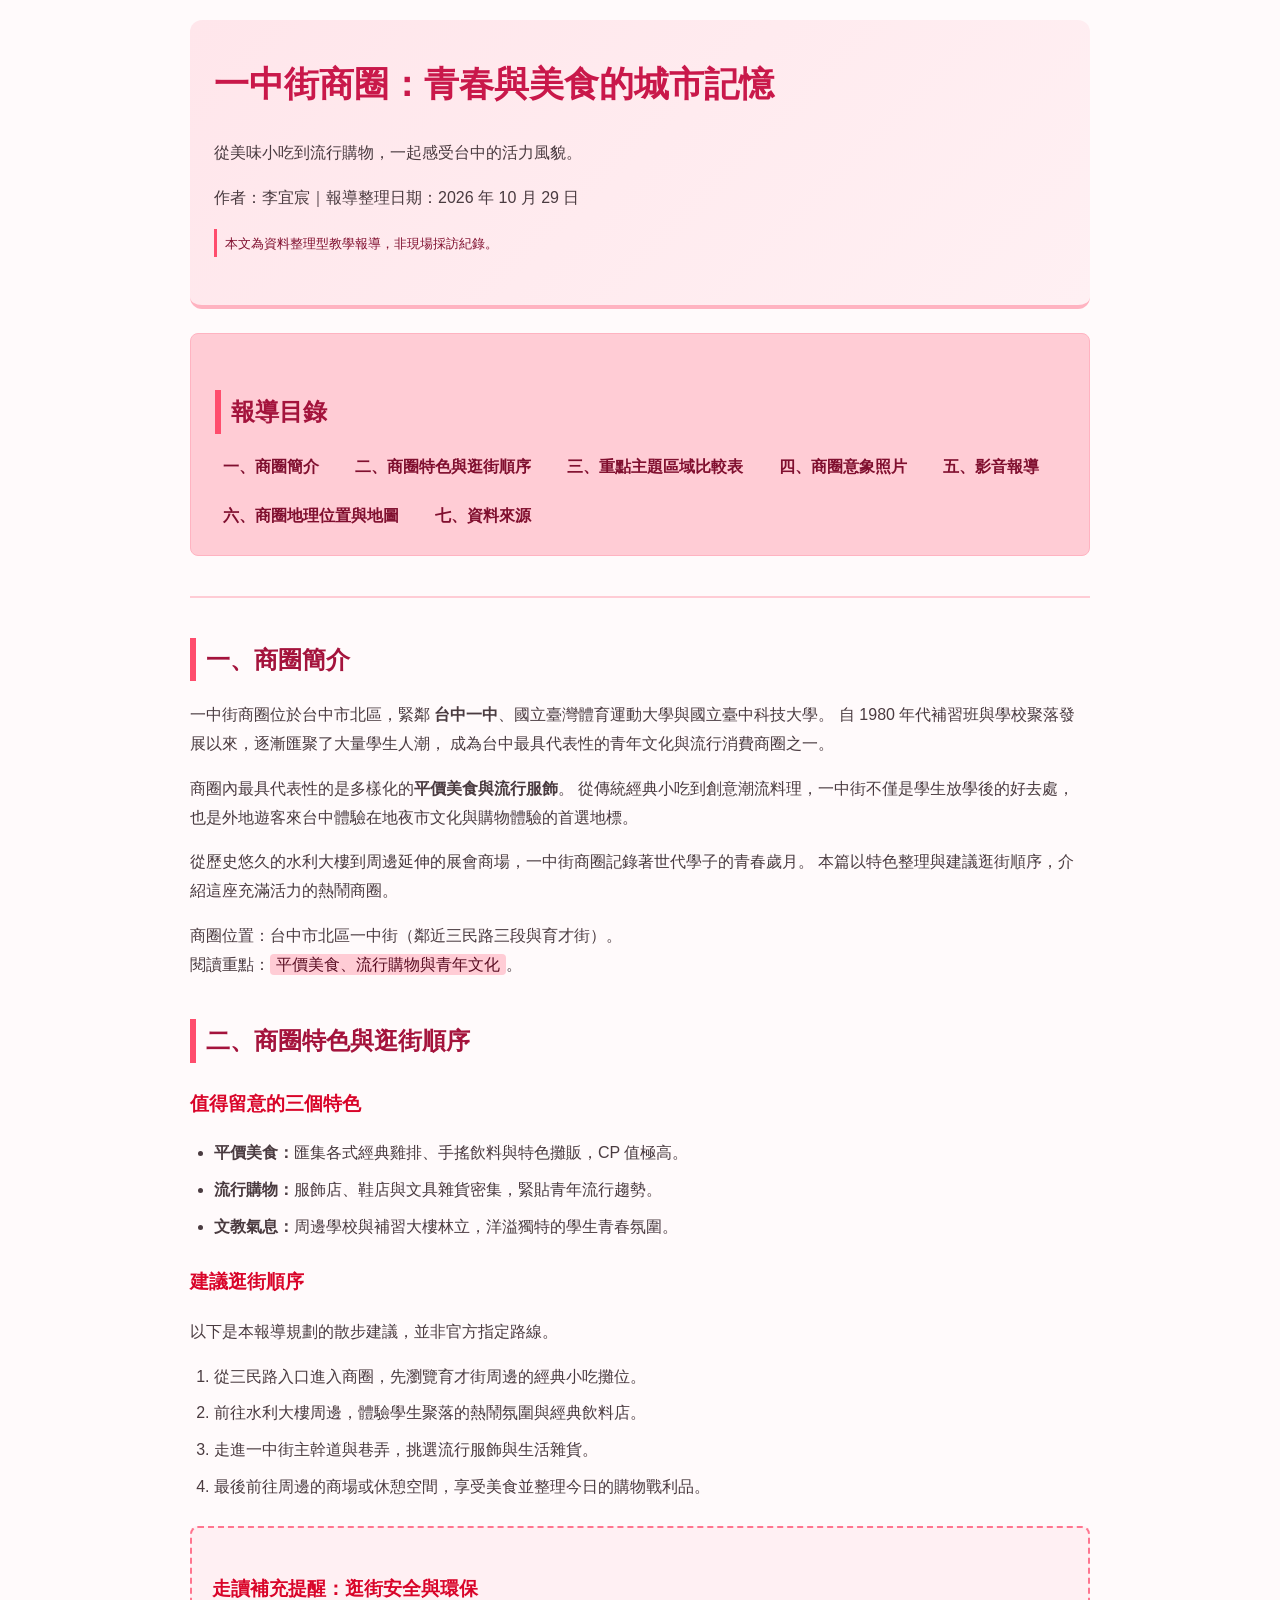
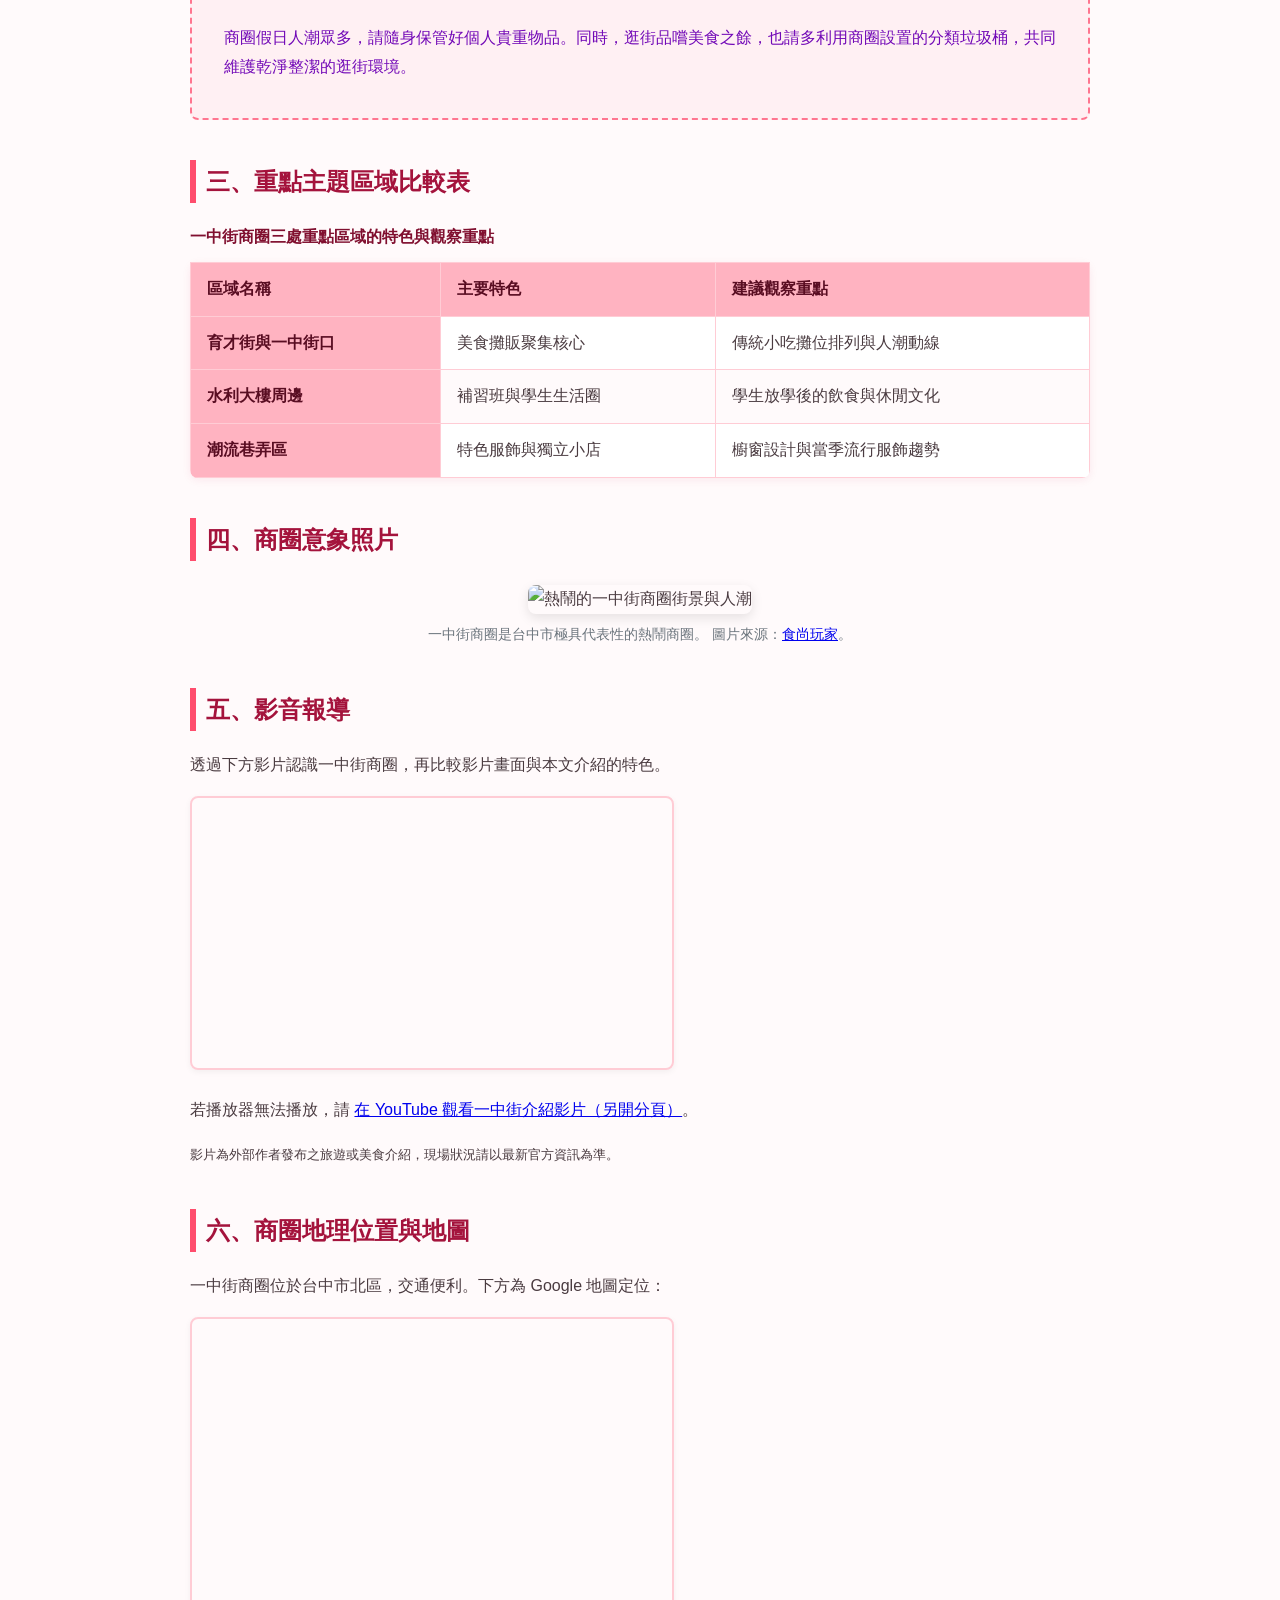
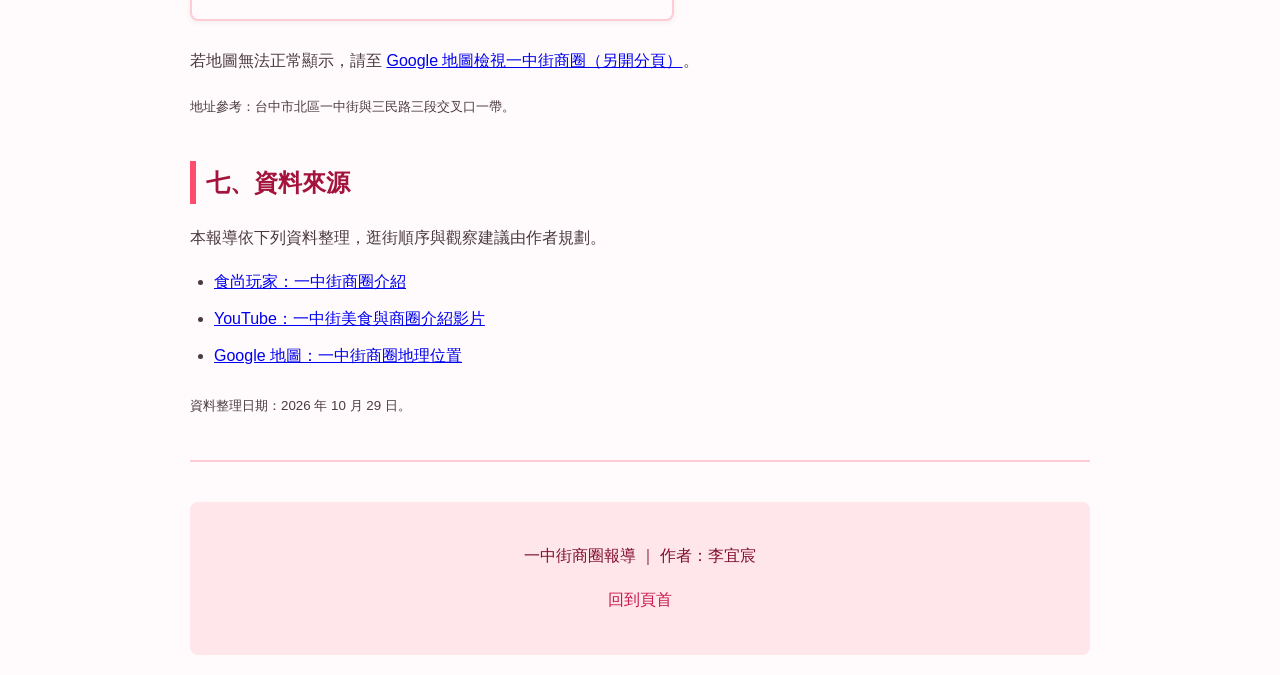
==== index.html @ c2511477 "Add index.html for Yizhong Street report" ====
<!DOCTYPE html>
<!-- 宣告使用 HTML5；DOCTYPE 是文件類型宣告，不需要結束標籤。 -->
<html lang="zh-Hant">
<!-- html 包住整份文件；lang="zh-Hant" 表示主要使用繁體中文。 -->
<head>
    <!-- head 放網頁資訊；這些資訊不會直接成為頁面中的報導文字。 -->
    <meta charset="UTF-8">
    <!-- UTF-8 可正確處理中文；meta 是空元素，不寫結束標籤。 -->
    <meta name="viewport" content="width=device-width, initial-scale=1.0">
    <!-- viewport 讓行動裝置使用裝置寬度 -->
    <meta name="description" content="走進一中街商圈，認識青春歷史、特色美食與流行購物，透過清單、表格、照片、地圖和影片閱讀城市故事。">
    <!-- author 標示作者學號與姓名 -->
    <meta name="author" content="李宜宸">
    <!-- SEO 機器人爬蟲指示與 Open Graph 社群分享資訊 -->
    <meta name="robots" content="index, follow">
    <meta property="og:type" content="article">
    <meta property="og:locale" content="zh_Hant">
    <meta property="og:title" content="一中街商圈報導｜青春與美食的城市記憶">
    <meta property="og:description" content="走進一中街商圈，認識青春歷史、特色美食與流行購物，透過清單、表格、照片和影片閱讀城市故事。">
    <meta property="og:image" content="yizhong.jpg">
    <meta property="og:image:alt" content="熱鬧的一中街商圈街景與人潮">
    <title>一中街商圈報導｜青春與美食的城市記憶</title>
<!-- 透過相對路徑載入外部 CSS 樣式表 -->
    <link rel="stylesheet" href="css/hw07.css">
</head>

<body>
    <!--
        第六次作業：一頁式一中街商圈報導（加入粉色系 CSS 樣式與兩種寫法）。
        使用一致的四個空格縮排；成對標籤都明確寫出結束標籤。
    -->

    <!-- header 是頁首；id="top" 是下方「回到頁首」連結的目的地。 -->
    <header id="top">
        <!-- h1 是本頁主標題；h2 用於各章節，依內容階層選用標題。 -->
        <h1>一中街商圈：青春與美食的城市記憶</h1>
        <p>從美味小吃到流行購物，一起感受台中的活力風貌。</p>
        <!-- time 的 datetime 以標準日期格式提供機器可讀的日期。 -->
        <p>作者：李宜宸｜報導整理日期：<time datetime="2026-10-29">2026 年 10 月 29 日</time></p>
        
       <!-- 方法一（行內樣式 1/3）：設定小字說明文字的顏色與左側微調間距 -->
        <p class="report-disclaimer"><small>本文為資料整理型教學報導，非現場採訪紀錄。</small></p>
    </header>

    <!-- nav 表示導覽區；href="#名稱" 會跳到本頁相同 id 的元素。 -->
    <nav aria-label="報導目錄">
        <h2>報導目錄</h2>
        <ul>
            <li><a href="#intro">一、商圈簡介</a></li>
            <li><a href="#highlights">二、商圈特色與逛街順序</a></li>
            <li><a href="#table">三、重點主題區域比較表</a></li>
            <li><a href="#photo">四、商圈意象照片</a></li>
            <li><a href="#video">五、影音報導</a></li>
            <li><a href="#map">六、商圈地理位置與地圖</a></li>
            <li><a href="#sources">七、資料來源</a></li>
        </ul>
    </nav>

    <!-- hr 表示內容主題的分隔，也是沒有結束標籤的空元素。 -->
    <hr>

    <!-- main 包住本頁主要內容；article 表示可獨立閱讀的完整報導。 -->
    <main>
        <article aria-label="一中街商圈專題報導">
            <!-- section 將報導分成有標題的章節；同一頁中的 id 不可重複。 -->
            <section id="intro">
                <h2>一、商圈簡介</h2>
                <!-- p 表示段落；strong 強調重要資訊，mark 標示閱讀焦點。 -->
                <p>
                    一中街商圈位於台中市北區，緊鄰 <strong>台中一中</strong>、國立臺灣體育運動大學與國立臺中科技大學。
                    自 1980 年代補習班與學校聚落發展以來，逐漸匯聚了大量學生人潮，
                    成為台中最具代表性的青年文化與流行消費商圈之一。
                </p>
                <p>
                    商圈內最具代表性的是多樣化的<strong>平價美食與流行服飾</strong>。
                    從傳統經典小吃到創意潮流料理，一中街不僅是學生放學後的好去處，
                    也是外地遊客來台中體驗在地夜市文化與購物體驗的首選地標。
                </p>
                <p>
                    從歷史悠久的水利大樓到周邊延伸的展會商場，一中街商圈記錄著世代學子的青春歲月。
                    本篇以特色整理與建議逛街順序，介紹這座充滿活力的熱鬧商圈。
                </p>
                <!-- br 僅用於同段文字中需要的換行；用 mark 標示閱讀焦點。 -->
                
                <!-- 方法一（行內樣式 2/3）：針對閱讀焦點 mark 標籤設定專屬的粉紅亮底色與字型強調 -->
                <p>商圈位置：台中市北區一中街（鄰近三民路三段與育才街）。<br>閱讀重點：<mark class="reading-focus">平價美食、流行購物與青年文化</mark>。</p>
            </section>

            <section id="highlights">
                <h2>二、商圈特色與逛街順序</h2>
                <h3>值得留意的三個特色</h3>
                <!-- ul 是無序清單；li 是個別項目，適合不分先後的資訊。 -->
                <ul>
                    <li><strong>平價美食：</strong>匯集各式經典雞排、手搖飲料與特色攤販，CP 值極高。</li>
                    <li><strong>流行購物：</strong>服飾店、鞋店與文具雜貨密集，緊貼青年流行趨勢。</li>
                    <li><strong>文教氣息：</strong>周邊學校與補習大樓林立，洋溢獨特的學生青春氛圍。</li>
                </ul>

                <h3>建議逛街順序</h3>
                <p>以下是本報導規劃的散步建議，並非官方指定路線。</p>
                <!-- ol 是有序清單；瀏覽器會依 li 的排列產生編號。 -->
                <ol>
                    <li>從三民路入口進入商圈，先瀏覽育才街周邊的經典小吃攤位。</li>
                    <li>前往水利大樓周邊，體驗學生聚落的熱鬧氛圍與經典飲料店。</li>
                    <li>走進一中街主幹道與巷弄，挑選流行服飾與生活雜貨。</li>
                    <li>最後前往周邊的商場或休憩空間，享受美食並整理今日的購物戰利品。</li>
                </ol>
            </section>

            <!-- aside 表示與報導相關的走讀補充提醒，可從主文省略而不影響主要論述 -->
            <aside aria-label="走讀補充提醒">
                <h3>走讀補充提醒：逛街安全與環保</h3>
                
                <!-- 方法一（行內樣式 3/3）：為補充提醒段落增加左側內距與特定字體色彩 -->
                <p class="route-note">
                    商圈假日人潮眾多，請隨身保管好個人貴重物品。同時，逛街品嚐美食之餘，也請多利用商圈設置的分類垃圾桶，共同維護乾淨整潔的逛街環境。
                </p>
            </aside>

            <section id="table">
                <h2>三、重點主題區域比較表</h2>
                <!--
                    table 用於呈現資料，不用來排版整個網頁。
                    本次作業已移除舊版 HTML 的 border="1"，全面改用 CSS 設定樣式。
                -->
                <table>
                    <!-- caption 是表格標題，放在 table 內最前面。 -->
                    <caption>一中街商圈三處重點區域的特色與觀察重點</caption>
                    <!-- thead 包住表頭；tr 是一橫列；th 是標題儲存格。 -->
                    <thead>
                        <tr>
                            <!-- scope="col" 表示這個 th 是整欄的標題。 -->
                            <th scope="col">區域名稱</th>
                            <th scope="col">主要特色</th>
                            <th scope="col">建議觀察重點</th>
                        </tr>
                    </thead>
                    <!-- tbody 包住資料列；td 是一般資料儲存格。 -->
                    <tbody>
                        <tr>
                            <!-- scope="row" 表示這個 th 是本列的標題。 -->
                            <th scope="row">育才街與一中街口</th>
                            <td>美食攤販聚集核心</td>
                            <td>傳統小吃攤位排列與人潮動線</td>
                        </tr>
                        <tr>
                            <th scope="row">水利大樓周邊</th>
                            <td>補習班與學生生活圈</td>
                            <td>學生放學後的飲食與休閒文化</td>
                        </tr>
                        <tr>
                            <th scope="row">潮流巷弄區</th>
                            <td>特色服飾與獨立小店</td>
                            <td>櫥窗設計與當季流行服飾趨勢</td>
                        </tr>
                    </tbody>
                </table>
            </section>

            <section id="photo">
                <h2>四、商圈意象照片</h2>
                <!-- figure 將圖片與圖說組成一個單位；figcaption 是圖說。 -->
                <figure>
                    <!--
                        img 是空元素，不寫結束標籤。
                        src 指定圖片網址；alt 描述照片內容。
                    -->
                    <img
                        src="img1.jpg"
                        alt="熱鬧的一中街商圈街景與人潮"
                        width="480">
                    <figcaption>
                        一中街商圈是台中市極具代表性的熱鬧商圈。
                        圖片來源：<a href="https://supertaste.tvbs.com.tw/infocard/15761" target="_blank" rel="noopener noreferrer">食尚玩家</a>。
                    </figcaption>
                </figure>
            </section>

            <section id="video">
                <h2>五、影音報導</h2>
                <p>透過下方影片認識一中街商圈，再比較影片畫面與本文介紹的特色。</p>
                <!--
                    iframe 將 YouTube 播放器嵌入本頁，需要明確的結束標籤。
                -->
                <iframe
                    width="480"
                    height="270"
                    src="https://www.youtube.com/embed/58_n1tT2puE?si=oU1YsraTLx31-dU3"
                    title="一中街商圈介紹影片"
                    allow="accelerometer; clipboard-write; encrypted-media; gyroscope; picture-in-picture; web-share"
                    referrerpolicy="strict-origin-when-cross-origin"
                    allowfullscreen>
                </iframe>
                <!-- a 提供一般影片連結；播放器無法播放時仍能前往 YouTube。 -->
                <p>
                    若播放器無法播放，請
                    <a href="https://youtu.be/58_n1tT2puE?si=jSpprKxkMJ8peKWH" target="_blank" rel="noopener noreferrer">在 YouTube 觀看一中街介紹影片（另開分頁）</a>。
                </p>
                <p><small>影片為外部作者發布之旅遊或美食介紹，現場狀況請以最新官方資訊為準。</small></p>
            </section>

            <section id="map">
                <h2>六、商圈地理位置與地圖</h2>
                <p>一中街商圈位於台中市北區，交通便利。下方為 Google 地圖定位：</p>
                <!--
                    iframe 嵌入 Google 地圖；並補上 title 屬性。
                    使用座標格式以確保精準定位。
                -->
                <iframe
                    width="480"
                    height="300"
                    src="https://www.google.com/maps/embed?pb=!1m18!1m12!1m3!1d7281.209455793925!2d120.68553370000001!3d24.150515799999997!2m3!1f0!2f0!3f0!3m2!1i1024!2i768!4f13.1!3m3!1m2!1s0x34693d68ef0dfe0d%3A0xadd02f1d10fe2a30!2zNDA06Ie65Lit5biC5YyX5Y2A5LiA5Lit6KGX!5e0!3m2!1szh-TW!2stw!4v1792056280572!5m2!1szh-TW!2stw"
                    title="一中街商圈 Google 地圖位置"
                    loading="lazy"
                    referrerpolicy="no-referrer-when-downgrade">
                </iframe>
                <!-- 一般地圖連結，供嵌入失敗或特殊裝置開啟 -->
                <p>
                    若地圖無法正常顯示，請至
                    <a href="https://maps.app.goo.gl/LTdA2pGU9mrRDRkSA" target="_blank" rel="noopener noreferrer">Google 地圖檢視一中街商圈（另開分頁）</a>。
                </p>
                <p><small>地址參考：台中市北區一中街與三民路三段交叉口一帶。</small></p>
            </section>

            <section id="sources">
                <h2>七、資料來源</h2>
                <p>本報導依下列資料整理，逛街順序與觀察建議由作者規劃。</p>
                <ul>
                    <li><a href="https://supertaste.tvbs.com.tw/infocard/15761" target="_blank" rel="noopener noreferrer">食尚玩家：一中街商圈介紹</a></li>
                    <li><a href="https://youtu.be/58_n1tT2puE?si=jSpprKxkMJ8peKWH" target="_blank" rel="noopener noreferrer">YouTube：一中街美食與商圈介紹影片</a></li>
                    <li><a href="https://maps.app.goo.gl/LTdA2pGU9mrRDRkSA" target="_blank" rel="noopener noreferrer">Google 地圖：一中街商圈地理位置</a></li>
                </ul>
                <p><small>資料整理日期：2026 年 10 月 29 日。</small></p>
            </section>
        </article>
    </main>

    <hr>
    <!-- footer 是頁尾；作者與回到頁首連結 -->
    <footer>
        <p>一中街商圈報導 ｜ 作者：李宜宸</p>
        <p><a href="#top">回到頁首</a></p>
    </footer>
</body>
</html>
---- css/hw07.css ----
/* ==========================================================
   一中街商圈報導 - 外部樣式表 (hw07.css)
   ========================================================== */

/* 元素選擇器：設定整體網頁字型、背景色、文字顏色、行高與最大寬度居中 */
body {
    font-family: "Microsoft JhengHei", "Segoe UI", sans-serif;
    background-color: #fffafb; /* 柔和的極淡粉白背景 */
    color: #4a3b40;          /* 沉穩的深莓果褐文字色，易於閱讀 */
    line-height: 1.8;
    max-width: 900px;
    margin: 0 auto;
    padding: 20px 24px;
}

/* 元素選擇器：頁首樣式，帶有粉色系邊框與柔和背景 */
header {
    background: linear-gradient(135deg, #ffe6eb 0%, #fff0f3 100%);
    border-bottom: 4px solid #ffb3c1;
    padding: 32px 24px;
    margin-bottom: 24px;
    border-radius: 12px;
}

/* 元素選擇器：主標題色彩 */
h1 {
    color: #c9184a;
    margin-top: 0;
    font-size: 2.2rem;
}

/* 元素選擇器：二級與三級標題 */
h2 {
    color: #a4133c;
    border-left: 6px solid #ff4d6d;
    padding-left: 10px;
    margin-top: 40px;
}

h3 {
    color: #d90429;
    margin-top: 24px;
}

/* 類別與導覽選擇器：導覽列（nav）樣式 */
nav {
    background-color: #ffccd5;
    padding: 16px 24px;
    border-radius: 8px;
    margin-bottom: 30px;
    border: 1px solid #ffb3c1;
}

nav ul {
    list-style-type: none;
    padding: 0;
    margin: 0;
    display: flex;
    flex-wrap: wrap;
    gap: 12px 20px;
}

nav a {
    color: #800f2f;
    text-decoration: none;
    font-weight: bold;
    padding: 4px 8px;
    border-radius: 4px;
    transition: background-color 0.2s, color 0.2s;
}

/* 狀態偽類選擇器：滑鼠移入（hover）與鍵盤焦點（focus-visible）互動效果 */
nav a:hover,
nav a:focus-visible {
    background-color: #c9184a;
    color: #ffffff;
    outline: none;
}

/* 元素選擇器：段落與清單間距 */
p {
    margin-bottom: 16px;
}

ul, ol {
    padding-left: 24px;
    margin-bottom: 20px;
}

li {
    margin-bottom: 8px;
}

/* ID 選擇器：aside 補充區塊樣式（粉嫩外框與柔和背景） */
#highlights + aside, aside {
    background-color: #fff0f3;
    border: 2px dashed #ff758f;
    padding: 20px;
    border-radius: 8px;
    margin: 24px 0;
}

/* 表格樣式 */
table {
    width: 100%;
    border-collapse: collapse;
    margin: 20px 0;
    background-color: #ffffff;
    box-shadow: 0 2px 8px rgba(201, 24, 74, 0.08);
    border-radius: 8px;
    overflow: hidden;
}

caption {
    font-weight: bold;
    color: #800f2f;
    margin-bottom: 10px;
    text-align: left;
}

th, td {
    border: 1px solid #ffccd5;
    padding: 12px 16px;
    text-align: left;
}

th {
    background-color: #ffb3c1;
    color: #590d22;
}

tbody tr:nth-child(even) {
    background-color: #fffafb;
}

/* 圖片與媒體 */
figure {
    margin: 24px 0;
    text-align: center;
}

img {
    max-width: 100%;
    height: auto;
    border-radius: 8px;
    box-shadow: 0 4px 12px rgba(0, 0, 0, 0.1);
}

figcaption {
    font-size: 0.9rem;
    color: #6c757d;
    margin-top: 8px;
}

/* 影音與地圖 iframe 響應式容器調整 */
iframe {
    max-width: 100%;
    border-radius: 8px;
    border: 2px solid #ffccd5;
    box-shadow: 0 2px 6px rgba(0,0,0,0.05);
}

/* 分隔線顏色 */
hr {
    border: none;
    height: 2px;
    background-color: #ffccd5;
    margin: 40px 0;
}

/* 頁尾樣式 */
footer {
    background-color: #ffe6eb;
    text-align: center;
    padding: 24px;
    border-radius: 8px;
    color: #800f2f;
    font-weight: 500;
}

footer a {
    color: #c9184a;
    text-decoration: none;
}

footer a:hover {
    text-decoration: underline;
}

/* ==========================================================
   HW07 遷移的三處行內樣式（改用類別選擇器）
   ========================================================== */

/* 1. 對應原標頭小字說明（行內樣式 1/3） */
.report-disclaimer {
    color: #800f2f;
    padding-left: 8px;
    border-left: 3px solid #ff4d6d;
}

/* 2. 對應原閱讀焦點 mark 標籤（行內樣式 2/3） */
.reading-focus {
    background-color: #ffccd5;
    color: #590d22;
    padding: 2px 6px;
    border-radius: 4px;
}

/* 3. 對應原 aside 補充提醒段落（行內樣式 3/3） */
.route-note {
    padding-left: 12px;
    color: #7209b7;
    font-weight: 500;
}
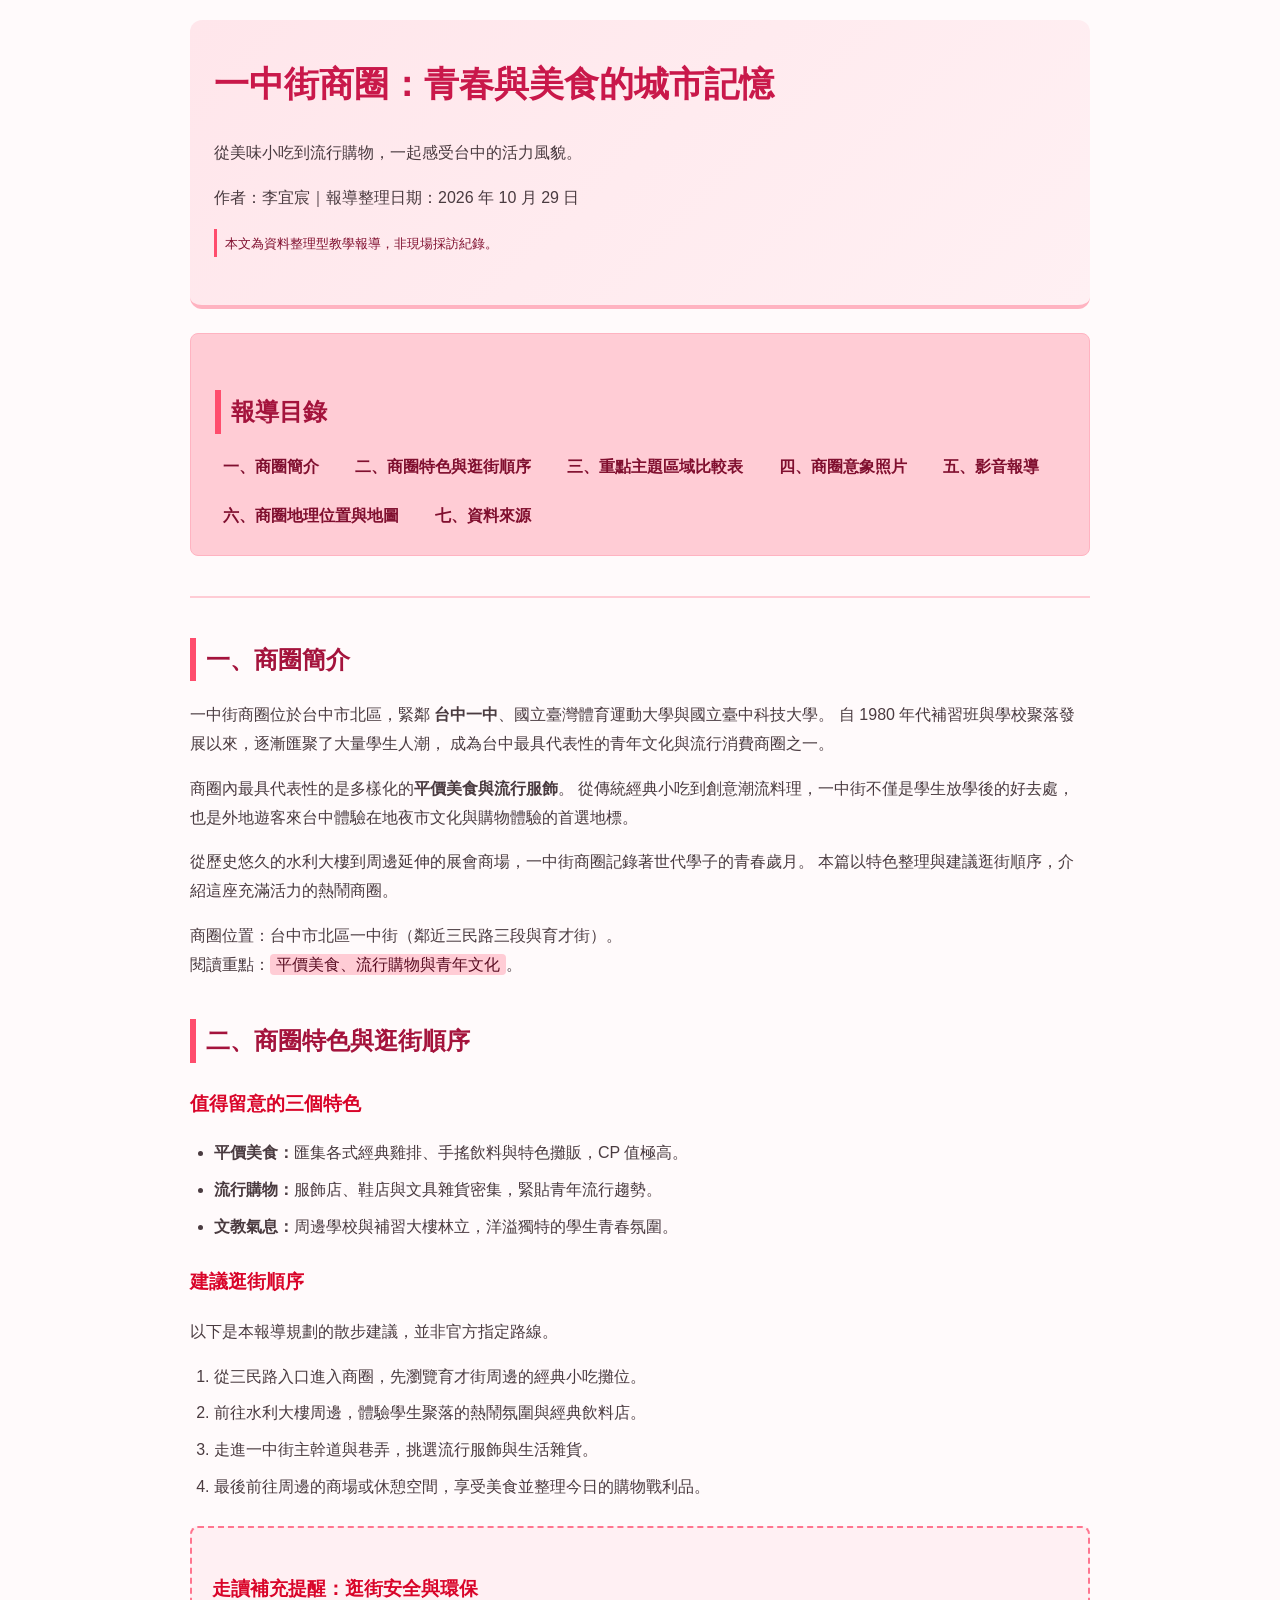
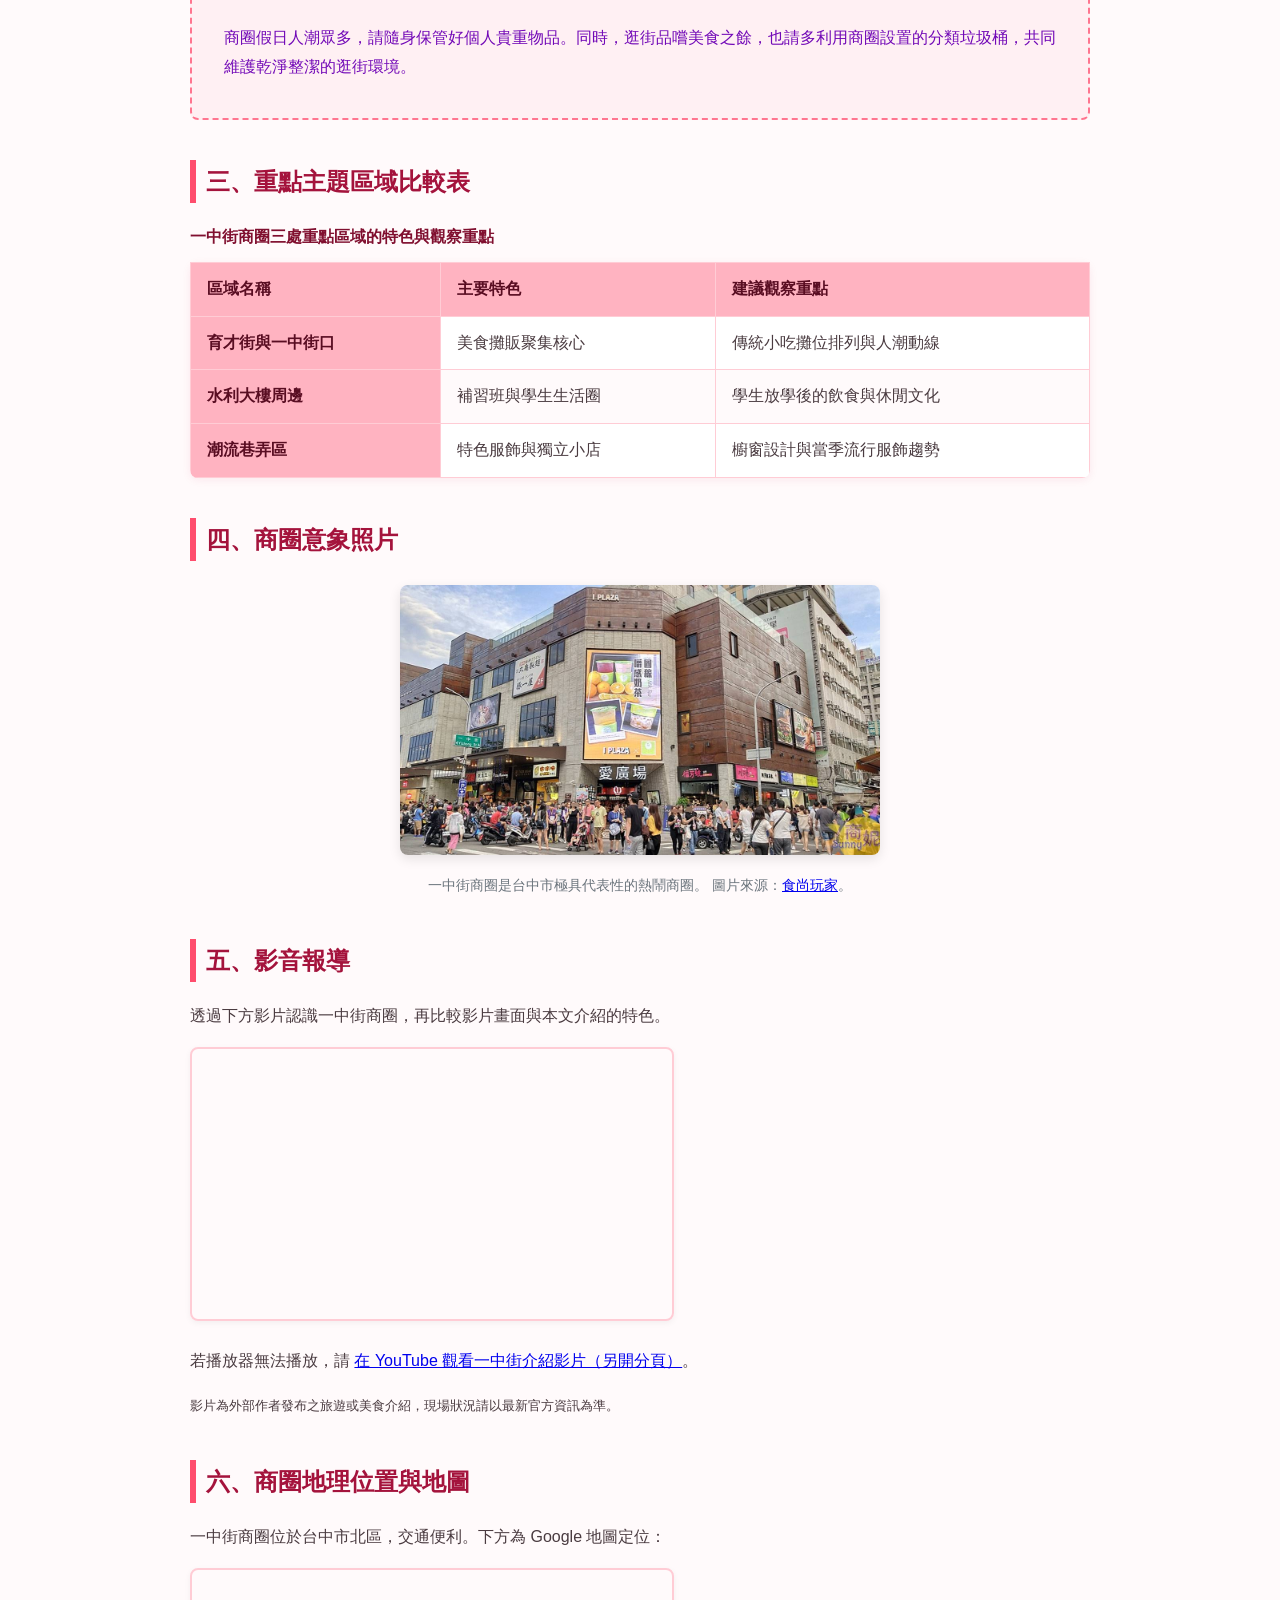
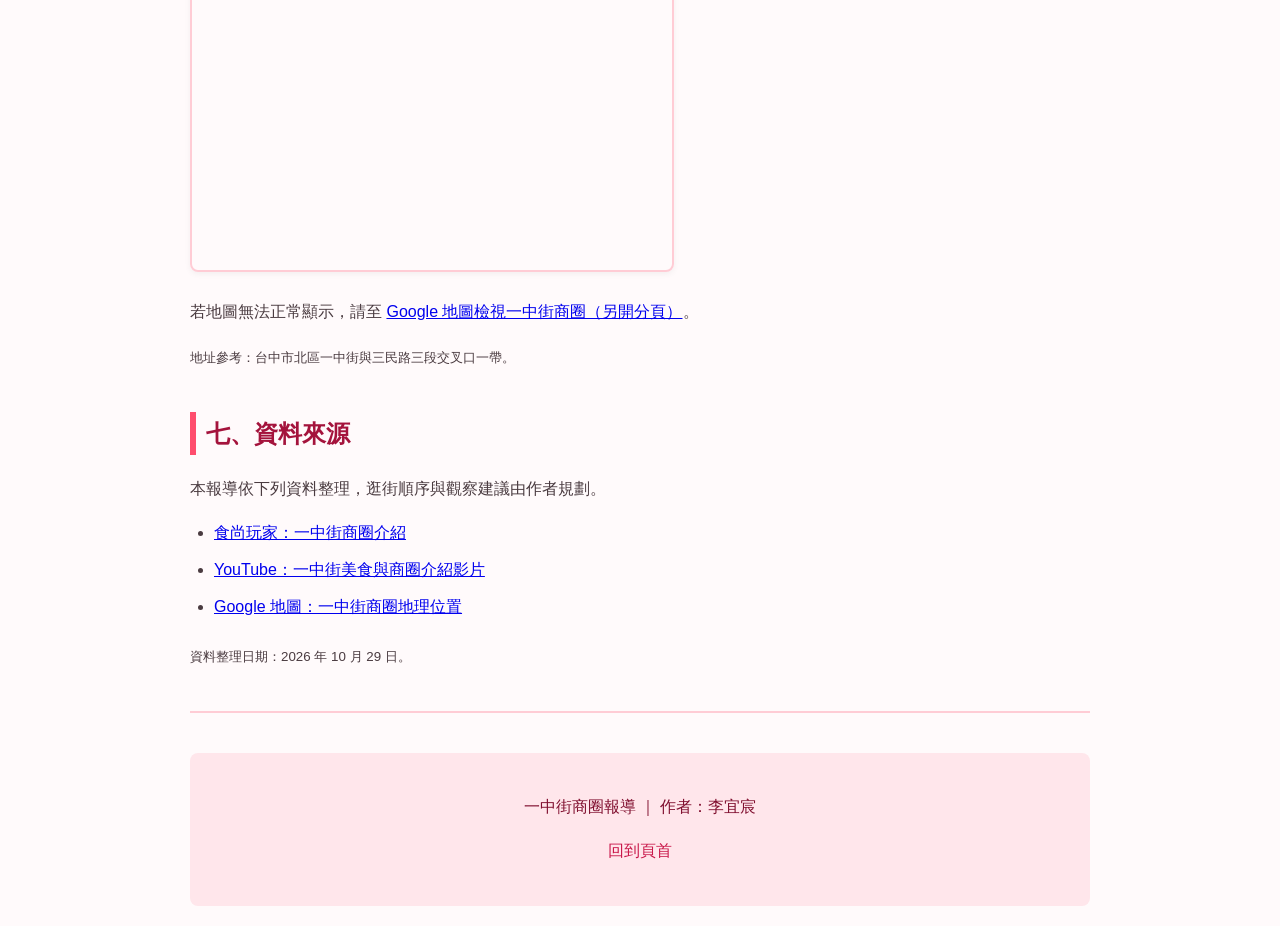
==== commit ee8132e5: "Update image source path in index.html" ====
--- a/index.html
+++ b/index.html
@@ -166,7 +166,7 @@
                         src 指定圖片網址；alt 描述照片內容。
                     -->
                     <img
-                        src="img1.jpg"
+                        src="images/img1.jpg"
                         alt="熱鬧的一中街商圈街景與人潮"
                         width="480">
                     <figcaption>
